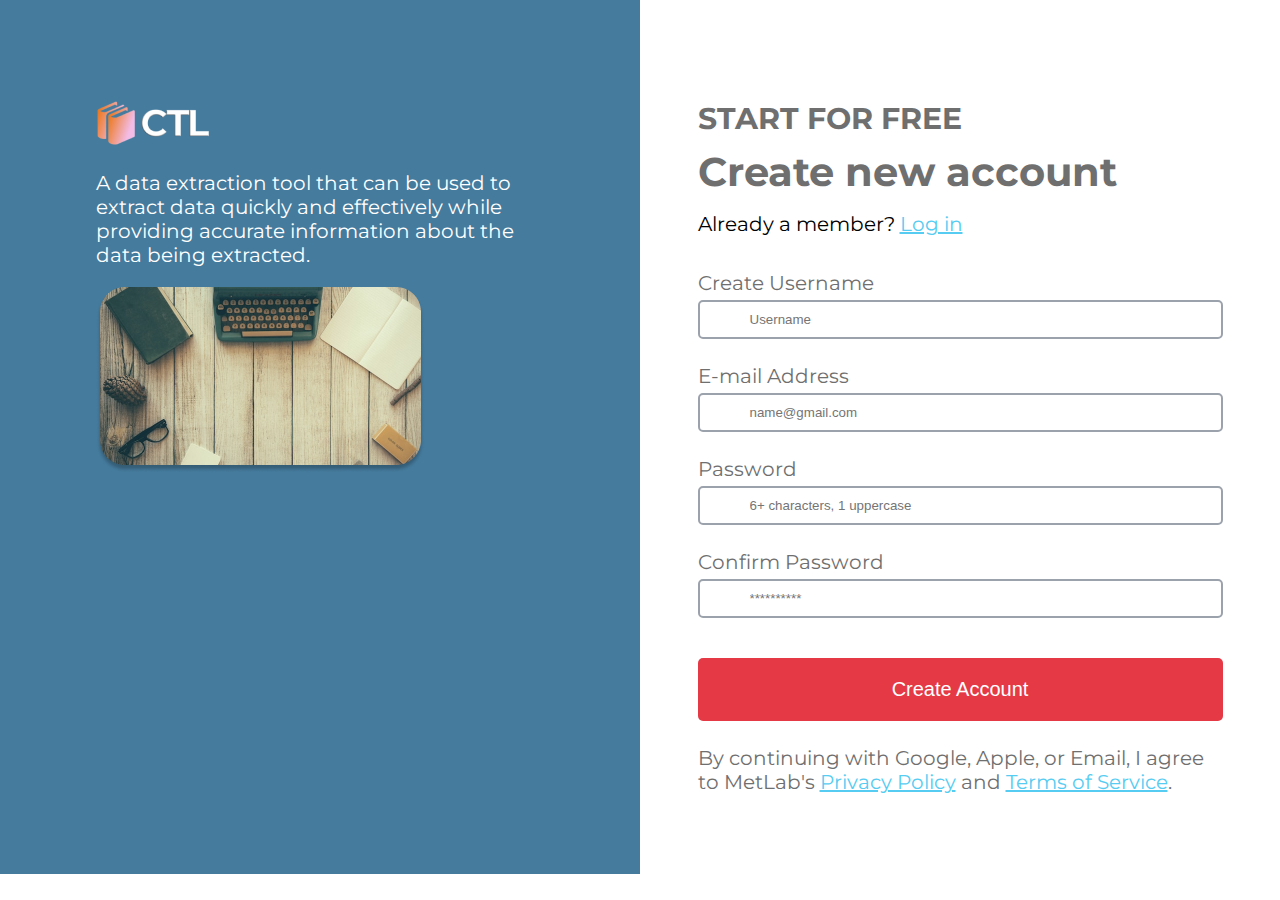
==== index.html @ 5db4659a "adding signup page" ====
<!DOCTYPE html>
<html lang="en">
  <head>
    <meta charset="UTF-8" />
    <meta http-equiv="X-UA-Compatible" content="IE=edge" />
    <meta name="viewport" content="width=device-width, initial-scale=1.0" />
    <link rel="stylesheet" href="style.css" />
    <link rel="preconnect" href="https://fonts.googleapis.com" />
    <link rel="preconnect" href="https://fonts.gstatic.com" crossorigin />
    <link
      href="https://fonts.googleapis.com/css2?family=Montserrat&display=swap"
      rel="stylesheet"
    />
    <title>MetLab Web Design</title>
  </head>
  <body>
    <main class="signup">
      <div class="signup_left_section">
        <div>
          <img
            src="/Assets/CTL_LOGO_UPDATED 1.png"
            alt="MetLab Logo"
            width="116"
          />
        </div>
        <p>
          A data extraction tool that can be used to extract data quickly and
          effectively while providing accurate information about the data being
          extracted.
        </p>
        <div><img src="/Assets/signup_hero.png" alt="" /></div>
      </div>
      <div class="signup_right_section">
        <div class="signup_right_content">
          <h2>START FOR FREE</h2>
          <h1>Create new account</h1>
          <p class="login_link">Already a member? <a href="">Log in</a></p>
          <form action="">
            <div class="form_control">
              <label for="username">Create Username</label>
              <input
                type="text"
                name="username"
                id="username"
                placeholder="Username"
              />
            </div>
            <div class="form_control">
              <label for="email">E-mail Address</label>
              <input
                type="email"
                name="email"
                id="email"
                placeholder="name@gmail.com"
              />
            </div>
            <div class="form_control">
              <label for="password">Password</label>
              <input
                type="password"
                name="password"
                id="password"
                placeholder="6+ characters, 1 uppercase"
              />
            </div>
            <div class="form_control">
              <label for="confirmpassword">Confirm Password</label>
              <input
                type="password"
                name="confirmpassword"
                id="confirmpassword"
                placeholder="**********"
              />
            </div>
            <button><a href="login.html">Create Account</a></button>
          </form>
          <p class="terms">
            By continuing with Google, Apple, or Email, I agree to MetLab's
            <a href="">Privacy Policy</a> and <a href="">Terms of Service</a>.
          </p>
        </div>
      </div>
    </main>
  </body>
</html>
---- style.css ----
* {
    padding: 0;
    margin: 0;
    box-sizing: border-box;
}

html {
    font-size: 16px;
}

.signup {
    display: grid;
    max-width: 1440px;
    margin: auto;
    grid-template-columns: 1fr 1fr;
    font-family: Montserrat;
    font-size: 20px;
}

.signup_left_section {
    background-color: #457B9D;
    padding-top: 100px;
    padding-bottom: 100px;
    padding-left: 15%;
}

.signup_left_section p {
    color: white;
    max-width: 450px;
    margin-top: 20px;
    margin-bottom: 20px;
}

.signup_right_section {
    padding-top: 100px;
    padding-bottom: 5rem;
}

.signup_right_section h2, .signup_right_section h1 {
    color: #6F6F6F;
}

.signup_right_section h1 {
    font-size: 2.5rem;
    margin-top: 10px;
    margin-bottom: 1rem;
}

.signup_right_content {
    max-width: 525px;
    margin: auto;
}

.signup_right_content form {
    display: flex;
    flex-direction: column;
    gap: 25px;
    margin-top: 35px;
    margin-bottom: 25px;
}

.signup_right_content form input {
    padding: 10px 60px 10px 50px;
    border: 2px solid #9CA2AC;
    border-radius: 5px;
    width: 100%;
}

.signup_right_content .form_control {
    display: flex;
    flex-direction: column;
    gap: 5px;
}

.signup_right_content .form_control label {
    color: #6F6F6F;
}

.signup_right_content form button {
    background: #E63946;
    color: white;
    border-radius: 5px;
    padding-top: 20px;
    padding-bottom: 20px;
    font-size: 20px;
    border: none;
    outline: none;
    margin-top: 15px;
}

.signup_right_content form button a {
    color: white;
    text-decoration: none;
}

.terms {
    color: #6F6F6F;
}

.terms a, .login_link a{
    color: #56CCF2;
}
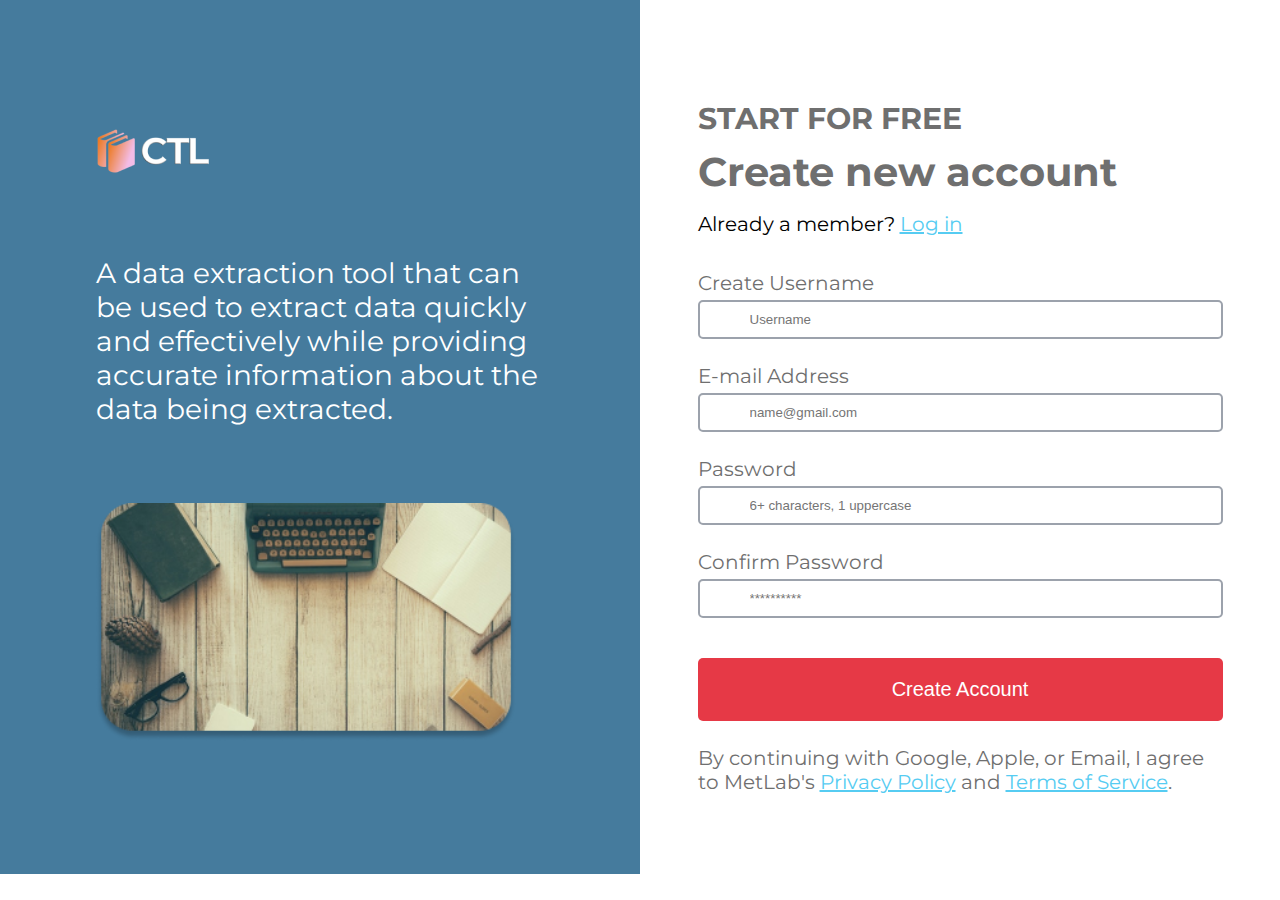
==== commit 5dd8c38e: "second commit" ====
--- a/index.html
+++ b/index.html
@@ -28,7 +28,7 @@
           effectively while providing accurate information about the data being
           extracted.
         </p>
-        <div><img src="/Assets/signup_hero.png" alt="" /></div>
+        <div><img src="/Assets/signup_hero.png" alt="" width="420px" /></div>
       </div>
       <div class="signup_right_section">
         <div class="signup_right_content">
--- a/style.css
+++ b/style.css
@@ -22,10 +22,14 @@
     padding-top: 100px;
     padding-bottom: 100px;
     padding-left: 15%;
+    display: flex;
+    flex-direction: column;
+    justify-content: space-around;
 }
 
 .signup_left_section p {
     color: white;
+    font-size: 28px;
     max-width: 450px;
     margin-top: 20px;
     margin-bottom: 20px;
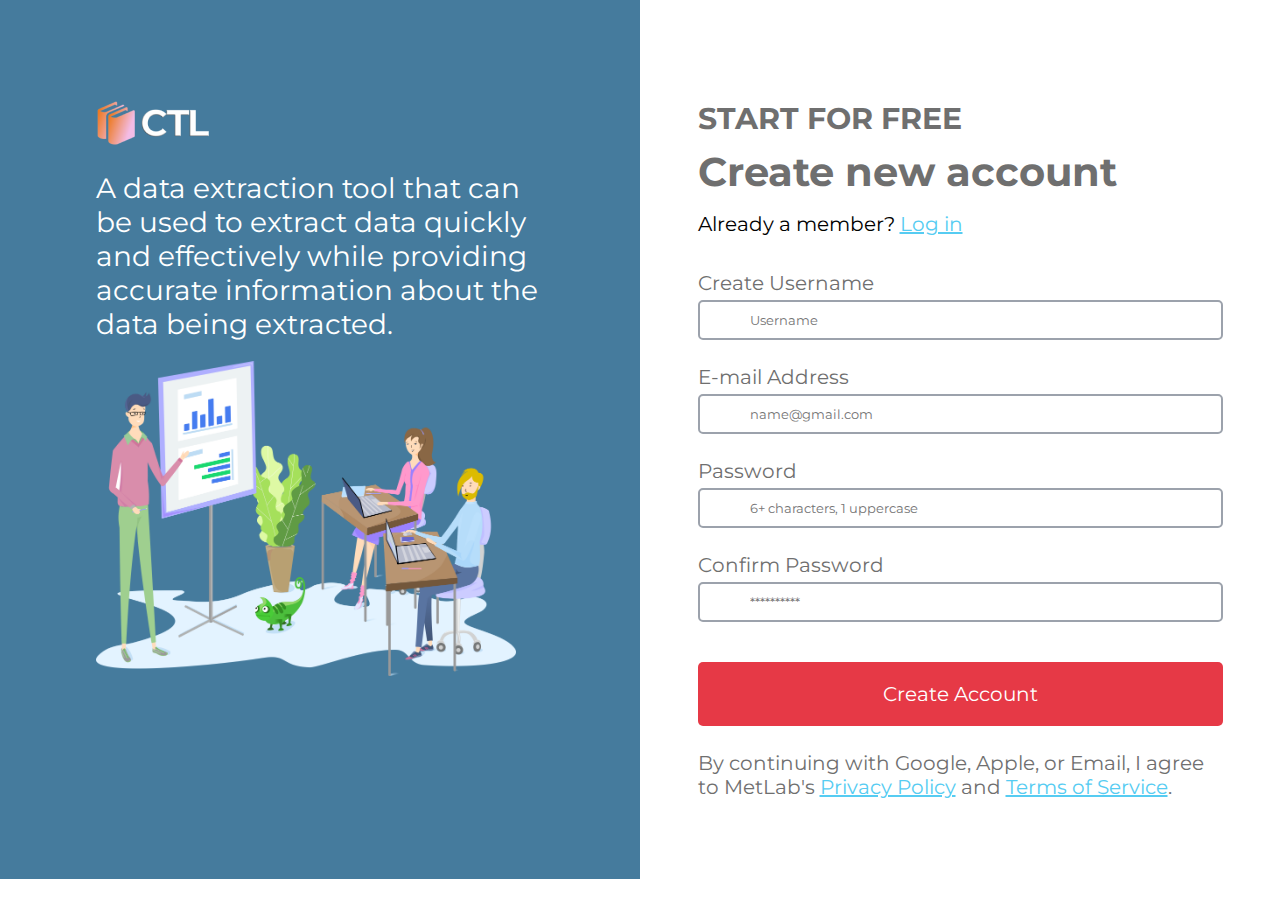
==== commit 817ea4ba: "adding homepage" ====
--- a/index.html
+++ b/index.html
@@ -28,7 +28,9 @@
           effectively while providing accurate information about the data being
           extracted.
         </p>
-        <div><img src="/Assets/signup_hero.png" alt="" width="420px" /></div>
+        <div>
+          <img src="/Assets/meeting-6004997.png" alt="" width="420px" />
+        </div>
       </div>
       <div class="signup_right_section">
         <div class="signup_right_content">
--- a/style.css
+++ b/style.css
@@ -1,7 +1,10 @@
+/* signup styles */
+
 * {
     padding: 0;
     margin: 0;
     box-sizing: border-box;
+    font-family: Montserrat, sans-serif;
 }
 
 html {
@@ -13,7 +16,6 @@
     max-width: 1440px;
     margin: auto;
     grid-template-columns: 1fr 1fr;
-    font-family: Montserrat;
     font-size: 20px;
 }
 
@@ -22,9 +24,9 @@
     padding-top: 100px;
     padding-bottom: 100px;
     padding-left: 15%;
-    display: flex;
+    /* display: flex;
     flex-direction: column;
-    justify-content: space-around;
+    justify-content: space-around; */
 }
 
 .signup_left_section p {
@@ -48,6 +50,10 @@
     font-size: 2.5rem;
     margin-top: 10px;
     margin-bottom: 1rem;
+}
+
+.signup_right_section h2 {
+    font-weight: 700;
 }
 
 .signup_right_content {
@@ -103,4 +109,444 @@
 
 .terms a, .login_link a{
     color: #56CCF2;
+}
+
+/* login styles */
+
+.signup_left_section h1 {
+    font-weight: 700;
+    font-size: 60px;
+    line-height: 100px;
+    color: white;
+    margin-top: 35px;
+    margin-bottom: 100px;
+}
+
+.login_right_content h2 {
+    font-size: 30px;
+    font-weight: 700;
+    margin-bottom: 65px;
+}
+
+.form_bottom_container {
+    display: flex;
+    justify-content: space-between;
+}
+
+.remember_div {
+    display: flex;
+    gap: 5px;
+}
+
+.form_bottom_container a {
+    color: #56CCF2;
+}
+
+.signup_link {
+    text-align: center;
+}
+
+.signup_link a {
+    color: #56CCF2;
+}
+
+.divider_container {
+    display: flex;
+    justify-content: space-between;
+    align-items: center;
+    margin-top: 2.5rem;
+    margin-bottom: 2.5rem;
+}
+
+.divider {
+    width: 196px;
+    height: 0px;
+    border: 1px solid #A6A6A6
+}
+
+.google_button {
+    display: flex;
+    justify-content: center;
+    align-items: center;
+    gap: 10px;
+    border: 2px solid #56CCF2;
+    border-radius: 5px;
+    padding-top: 15px;
+    padding-bottom: 15px;
+    background-color: white;
+    width: 100%;
+    margin-bottom: 2rem;
+}
+
+#google_login_text {
+    color: #408CC6;
+    font-weight: 700;
+    font-size: 20px;
+}
+
+/* homepage styles */
+
+.home-top-section {
+    background: #408CC6;
+    padding-top: 80px;
+}
+
+.nav-bar {
+    display: flex;
+    justify-content: space-between;
+    max-width: 1240px;
+    margin: auto;
+    align-items: center;
+    color: white;
+    font-size: 20px;
+}
+
+.nav-links {
+    display: flex;
+    gap: 20px;
+    align-items: center;
+    list-style: none;
+}
+
+.nav-links a {
+    text-decoration: none;
+    color: white;
+}
+
+.nav-buttons button:first-of-type {
+    border-radius: 4px;
+    border: 2px solid white;
+    padding: 20px 41.5px;
+    color: white;
+    background-color: transparent;
+    cursor: pointer;
+}
+
+.nav-buttons button:last-of-type {
+    border-radius: 4px;
+    border: 2px solid #56CCF2;
+    padding: 20px 41.5px;
+    color: white;
+    background: #56CCF2;
+    margin-left: 20px;
+    cursor: pointer;
+}
+
+.hero-section {
+    margin-top: 130px;
+}
+
+.hero-content {
+    max-width: 1240px;
+    margin: auto;
+}
+
+.hero-content-top {
+    display: flex;
+    flex-direction: row;
+}
+
+.intro-left {
+    max-width: 629px;
+    color: white;
+    font-size: 20px;
+}
+
+.intro-left h1 {
+    font-weight: 700;
+    font-size: 55px;
+    margin-bottom: 16px;
+}
+
+.intro-left p {
+    margin-bottom: 55px;
+}
+
+.intro-left form {
+    display: flex;
+}
+
+.intro-left form input {
+    border: 2px solid #fafafa;
+    padding-left: 5px;
+    width: 300px;
+}
+
+.intro-left form button {
+    margin-left: 10px;
+    border-radius: 4px;
+    border: 2px solid white;
+    padding: 10px 10px;
+    color: white;
+    background-color: transparent;
+    width: 100px;
+    cursor: pointer;
+}
+
+.hero-content-bottom {
+    margin-top: 50px;
+    text-align: center;
+}
+
+.home-middle-section {
+    padding: 15%;
+    padding-top: 135px;
+    padding-bottom: 150px;
+    background-color: #F7F7F7;
+    text-align: center;
+}
+
+.home-middle-section h2 {
+    color: #66A3D2;
+    font-size: 35px;
+    font-weight: 700;
+    margin-bottom: 70px;
+}
+
+.first-card-row {
+    display: flex;
+    justify-content: space-between;
+    text-align: center;
+}
+
+.home-middle-section .card, .home-info-section-bottom .card {
+    max-width: 255px;
+    background: white;
+    border: 1.5px solid white;
+    border-radius: 15px;
+    padding: 30px;
+    display: flex;
+    flex-direction: column;
+    gap: 15px;
+}
+
+.home-middle-section .card h3, .home-info-section-bottom .card h3 {
+    color: #408CC6;
+    font-weight: 700;
+}
+
+.home-middle-section .card p, .home-info-section-bottom .card p {
+    line-height: 25px;
+    font-size: 20px;
+    text-align: center;
+    color: #6F6F6F;
+}
+
+.second-card-row {
+    display: flex;
+    justify-content: center;
+    gap: 100px;
+    margin-top: 50px;
+}
+
+.home-info-section {
+    background: #FAFAFA;
+    padding: 90px 55px 115px;
+}
+
+.home-info-section-top {
+    display: flex;
+    justify-content: space-around;
+    align-items: center;
+}
+
+.home-info-section-top-right {
+    max-width: 900px;
+}
+
+.home-info-section-top-right h3 {
+    font-size: 35px;
+    font-weight: 700;
+    color: #66A3D2;
+    margin-bottom: 30px;
+}
+
+.home-info-section-top-right p {
+    font-size: 20px;
+    line-height: 25px;
+    color: #6F6F6F;
+}
+
+.home-info-section-bottom {
+    padding-left: 100px;
+    padding-right: 100px;
+    margin-top: 80px;
+}
+
+.home-info-section-bottom button {
+    border: 2px solid #56CCF2;
+    border-radius: 5px;
+    padding: 20px 50px;
+    background-color: white;
+    color: #408CC6;
+    font-size: 20px;
+    font-weight: 700;
+}
+
+.home-info-section-bottom .extraction-button {
+    text-align: center;
+    margin-top: 65px;
+}
+
+.home-info-section-bottom .extraction-button {
+    margin-top: 20px;
+    text-align: center;
+}
+
+.home-info-section-bottom .first-card-row ul {
+    list-style-image: url(/Assets/bullets.png)
+}
+
+.home-info-section-bottom .first-card-row ul li {
+    padding-bottom: 15px;
+    padding-left: 10px;
+}
+
+.home-info-section-bottom .first-card-row {
+    text-align: center;
+    justify-content: space-around;
+    margin-top: 80px;
+}
+
+.faq {
+    padding-top: 145px;
+    padding-bottom: 20px;
+    text-align: center;
+}
+
+.details-box {
+    max-width: 975px;
+    margin: auto;
+    display: flex;
+    flex-direction: column;
+    gap: 40px;
+    text-align: left;
+    margin-bottom: 80px;
+}
+
+.faq h3 {
+    color: #66A3D2;
+    font-size: 35px;
+    font-weight: 700;
+    margin-bottom: 55px;
+}
+
+details {
+    background: #FFFFFF;
+    padding: 20px 40px;
+    box-shadow: 0px 15px 30px rgba(0, 0, 0, 0.25);
+    border-radius: 5px;
+}
+
+details summary {
+    display: flex;
+    justify-content: space-between;
+}
+
+details p {
+    padding-top: 10px;
+}
+
+details summary:hover {
+    cursor: pointer;
+} 
+
+details summary::-webkit-details-marker, details summary::marker {
+    display: none;
+    content: "";
+}
+
+.arrow-container {
+    display: flex;
+    justify-content: end;
+    padding-right: 90px;
+}
+
+.arrow {
+    background: #1A75BB;
+    padding: 20px;
+    box-shadow: 0px 2px 10px rgba(36, 24, 24, 0.1);
+    border-radius: 10px;
+    display: flex;
+    justify-content: center;
+    align-items: center;
+    max-width: 85px;
+}
+
+.arrow:hover {
+    cursor: pointer;
+}
+
+.footer {
+    padding: 65px 185px 85px;
+    background: #408CC6;
+    color: white;
+}
+
+.footer-top {
+    display: flex;
+    justify-content: space-between;
+    font-size: 20px;
+}
+
+.footer-top-left {
+    max-width: 235px;
+}
+
+.footer-top-left p {
+    margin-top: 25px;
+    line-height: 30px;
+}
+
+.footer-top-middle h4 {
+    font-weight: 700;
+    margin-bottom: 2rem;
+}
+
+.footer-top-middle ul {
+    list-style: none;
+    font-size: 1rem;
+
+}
+
+.footer-top-middle ul li {
+    padding-bottom: 1rem;
+}
+
+.footer-top-middle ul a {
+    text-decoration: none;
+    color: white;
+}
+
+
+.footer-top-right h4 {
+    font-weight: 700;
+    margin-bottom: 2rem;
+}
+
+.footer-top-right ul {
+    list-style: none;
+    font-size: 1rem;
+
+}
+
+.footer-top-right ul li {
+    padding-bottom: 1rem;
+}
+
+.footer-top-right ul a {
+    text-decoration: none;
+    color: white;
+}
+
+.footer-bottom {
+    margin-top: 50px;
+    display: flex;
+    flex-direction: column;
+    gap: 35px;
+    align-items: center;
+}
+
+.footer-bottom img {
+    cursor: pointer;
 }